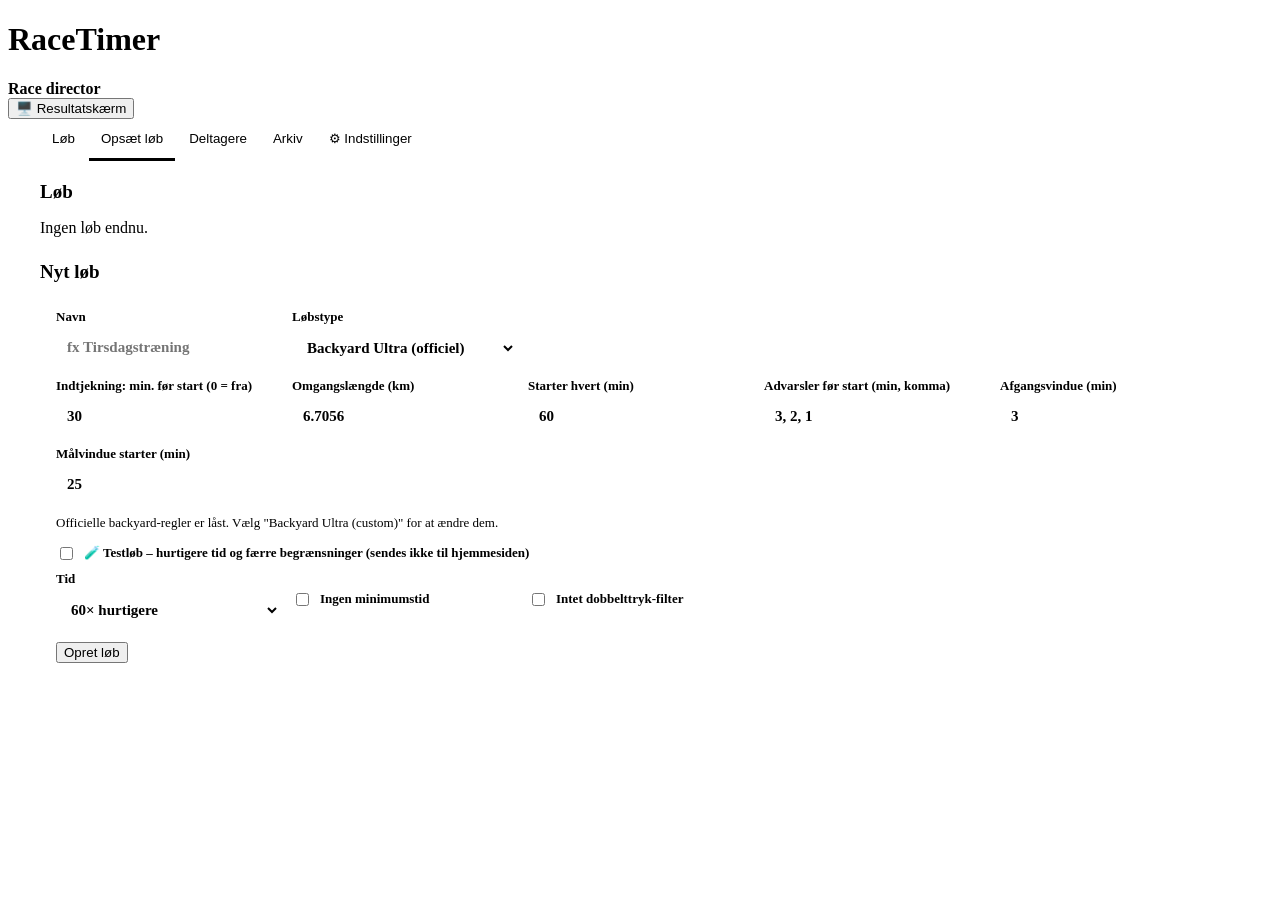
==== web/index.html @ 3760e802 "Browser-udgave: manuel tidtagning uden Pi til op til 12 løbere - web/: RD-app (lite.js, index.html) " ====
<!doctype html>
<html lang="da">
<head>
<meta charset="utf-8">
<meta name="viewport" content="width=device-width, initial-scale=1">
<title>RaceTimer – Race director</title>
<meta name="theme-color" content="#0c1b14">
<link rel="manifest" href="manifest.webmanifest">
<link rel="icon" href="static/splash/racetiming.webp">
<link rel="stylesheet" href="static/style.css">
<style>
  main { padding: 16px clamp(12px, 3vw, 32px) 80px; max-width: 1400px; margin: 0 auto; }
  nav.tabs { display: flex; flex-wrap: wrap; gap: 2px; background: var(--nav); padding: 0 clamp(12px, 3vw, 32px); }
  nav.tabs button { background: none; border: 0; border-bottom: 3px solid transparent; border-radius: 0; color: var(--muted); padding: 12px; }
  nav.tabs button.on { color: var(--text); border-bottom-color: var(--accent); }
  h2 { font-size: 19px; margin: 24px 0 10px; }
  .muted { color: var(--muted); } .small { font-size: 13px; }
  .card.pad { padding: 16px; }
  .btns { display: flex; gap: 8px; flex-wrap: wrap; }
  .grid { display: grid; grid-template-columns: repeat(auto-fill, minmax(200px, 1fr)); gap: 12px; }
  label { display: flex; flex-direction: column; gap: 5px; font-size: 13px; color: var(--muted); font-weight: 600; }
  label.chk { flex-direction: row; align-items: center; gap: 8px; }
  input, select, textarea { font: inherit; font-size: 15px; background: var(--bg); color: var(--text); border: 1px solid var(--line); border-radius: 8px; padding: 9px 11px; min-width: 0; }
  table { width: 100%; border-collapse: collapse; } th { text-align: left; color: var(--muted); font-weight: 600; padding: 8px 10px; background: var(--card-head); }
  td { padding: 8px 10px; border-top: 1px solid var(--line); }
  .pill { display: inline-block; font-size: 12px; font-weight: 700; padding: 2px 9px; border-radius: 99px; background: var(--card-head); color: var(--muted); }
  .pill.test { background: #2f6fd6; color: #fff; }
  .row-item { display: flex; justify-content: space-between; align-items: center; gap: 12px; padding: 12px 14px; border-top: 1px solid var(--line); flex-wrap: wrap; }
  .row-item:first-child { border-top: 0; }
  .rh { display: flex; justify-content: space-between; align-items: center; gap: 12px; flex-wrap: wrap; }
  .rname { font-size: 20px; font-weight: 700; }
  /* de store felter: ét pr. løber – tryk = passage */
  #tiles { display: grid; grid-template-columns: repeat(auto-fill, minmax(min(100%, 230px), 1fr)); gap: 12px; margin-top: 14px; }
  .tile { position: relative; }
  .tile .tap { width: 100%; min-height: 150px; display: flex; flex-direction: column; align-items: flex-start; gap: 4px; padding: 14px 16px; text-align: left;
    background: var(--card); border: 2px solid var(--line); border-radius: 16px; color: var(--text); touch-action: manipulation; transition: transform .06s, border-color .2s; }
  .tile .tap:active { transform: scale(.97); }
  .tile .tbib { font-size: 15px; font-weight: 700; color: var(--muted); }
  .tile .tname { font-size: clamp(20px, 2.2vw, 26px); font-weight: 800; line-height: 1.1; padding-right: 30px; }
  .tile .tmain { font-size: clamp(30px, 3.4vw, 42px); font-weight: 800; line-height: 1.05; margin-top: auto; }
  .tile .tmain small { font-size: .45em; color: var(--muted); font-weight: 600; }
  .tile .tsub { font-size: 13px; color: var(--muted); }
  .tile .tflash { position: absolute; left: 10px; right: 10px; bottom: 10px; padding: 6px 10px; border-radius: 10px; font-weight: 800; font-size: 15px; text-align: center; }
  .tile.ok .tap { border-color: var(--green); } .tile.ok .tflash { background: #1f9d4f; color: #fff; }
  .tile.warn .tap { border-color: var(--gold); } .tile.warn .tflash { background: #f2c14e; color: #1b1e23; }
  .tile.out .tap { opacity: .5; }
  .tile.st-winner .tap { border-color: var(--gold); }
  .tile .tmenu { position: absolute; top: 8px; right: 8px; padding: 2px 10px; font-size: 18px; line-height: 1; border-radius: 8px; background: transparent; }
  dialog { background: var(--card); color: var(--text); border: 1px solid var(--line); border-radius: 16px; padding: 18px; width: min(360px, 92vw); }
  dialog::backdrop { background: rgba(0,0,0,.6); }
  #menuBtns { display: grid; gap: 8px; margin-top: 12px; }
  #toast { position: fixed; left: 50%; bottom: 20px; transform: translateX(-50%); background: var(--card); border: 1px solid var(--line); padding: 10px 16px;
    border-radius: 12px; z-index: 50; box-shadow: 0 10px 30px rgba(0,0,0,.4); max-width: 92vw; }
  #toast.err, .err-text { color: #ff8a8a; }
  .note { background: var(--card-head); border-radius: 12px; padding: 10px 14px; font-size: 14px; color: var(--muted); }
  @media (max-width: 600px) {  /* mobil: to felter pr. række, så alle 12 løbere kan ses med lidt scroll */
    header.top { flex-wrap: wrap; row-gap: 8px; }
    #tiles { grid-template-columns: 1fr 1fr; gap: 8px; }
    .tile .tap { min-height: 112px; padding: 10px 12px; border-radius: 14px; }
    .tile .tname { font-size: 17px; padding-right: 26px; } .tile .tmain { font-size: 28px; } .tile .tsub { font-size: 11px; }
    .tile .tmenu { top: 4px; right: 4px; padding: 0 8px; }
  }
</style>
</head>
<body>
<header class="top">
  <h1 class="logo" id="brand"></h1><span class="muted" style="font-weight:600">Race director</span>
  <div class="spacer"></div>
  <button id="openScreen" title="Åbn resultatskærmen i et nyt vindue – fx på en ekstern skærm eller et TV">🖥️ Resultatskærm</button>
</header>
<nav class="tabs">
  <button data-tab="race" class="on">Løb</button>
  <button data-tab="setup">Opsæt løb</button>
  <button data-tab="people">Deltagere</button>
  <button data-tab="archive">Arkiv</button>
  <button data-tab="settings">⚙ Indstillinger</button>
</nav>
<main>
  <section class="tab" id="tab-race">
    <div class="card pad" id="raceHead"></div>
    <div id="tiles"></div>
    <p class="muted small" style="margin-top:14px">Tryk på løberens felt, hver gang løberen passerer. <b>↶ Fortryd sidste</b> fjerner det seneste tryk, og <b>⋯</b> giver manuel tid og RTC/DNS/DSQ.</p>
  </section>

  <section class="tab" id="tab-setup" hidden>
    <h2 style="margin-top:4px">Løb</h2>
    <div class="card" id="raceList"></div>
    <h2>Nyt løb</h2>
    <form class="card pad" id="newRace">
      <div class="grid">
        <label>Navn<input name="name" required placeholder="fx Tirsdagstræning"></label>
        <label>Løbstype<select name="type"></select></label>
      </div>
      <div id="newCfg" style="margin-top:12px"></div>
      <label class="chk" style="margin-top:12px"><input type="checkbox" name="test"> 🧪 Testløb – hurtigere tid og færre begrænsninger (sendes ikke til hjemmesiden)</label>
      <div id="newTest" class="grid" hidden style="margin-top:8px"></div>
      <div style="margin-top:14px"><button class="primary">Opret løb</button></div>
    </form>
  </section>

  <section class="tab" id="tab-people" hidden>
    <h2 style="margin-top:4px">Deltagere i <span id="peopleRace"></span></h2>
    <div class="card" id="peopleList"></div>
    <p class="note" id="peopleFull" hidden>Browser-udgaven har plads til 12 deltagere. Brug RaceTimer på en Raspberry Pi med RFID til større løb.</p>
    <form class="card pad" id="addPerson" style="margin-top:12px">
      <div class="grid">
        <label>Startnr<input name="bib" type="number" min="1" value="1"></label>
        <label>Navn<input name="name" required></label>
        <label>Køn<select name="sex"><option value=""></option><option>Kvinde</option><option>Mand</option><option>Andet</option></select></label>
        <label>Klub<input name="club"></label>
      </div>
      <div class="grid" id="dogFields" hidden style="margin-top:12px"><label>Hund 1<input name="dog1"></label><label>Hund 2 (valgfri)<input name="dog2"></label></div>
      <div style="margin-top:12px"><button class="primary">Tilføj deltager</button></div>
    </form>
  </section>

  <section class="tab" id="tab-archive" hidden>
    <h2 style="margin-top:4px">Afsluttede og arkiverede løb</h2>
    <div class="card" id="archiveList"></div>
  </section>

  <section class="tab" id="tab-settings" hidden>
    <form id="settingsForm">
      <h2 style="margin-top:4px">Udseende</h2>
      <div class="card pad">
        <div class="grid">
          <label>Klubbens / løbets navn<input name="bname" maxlength="60"></label>
          <label>Logo (PNG/JPG/WebP)<input name="logo" type="file" accept="image/png,image/jpeg,image/webp"></label>
        </div>
        <div style="display:flex;gap:12px;align-items:center;margin-top:10px"><div id="logoPrev"></div><button type="button" id="logoDel">Fjern logo</button></div>
        <div class="grid" style="margin-top:12px">
          <label>Splash-skærm (når der ikke kører et løb)<select name="splash"><option value="builtin:racetiming">RaceTiming – trail og løber</option>
            <option value="builtin:plain">Ensfarvet med klubnavn</option><option value="upload">Eget billede</option></select></label>
          <label>Eget splash-billede<input name="splash_file" type="file" accept="image/png,image/jpeg,image/webp"></label>
        </div>
        <label style="margin-top:12px">Tekst på splash-skærmen (valgfri)<textarea name="splash_text" rows="2" maxlength="160" placeholder="Venter på næste løb"></textarea></label>
        <label class="chk" style="margin-top:10px"><input type="checkbox" name="scan_banner"> Vis stor besked på resultatskærmen ved hver registrering</label>
      </div>
      <h2>Hjemmeside</h2>
      <div class="card pad">
        <p class="muted small" style="margin-top:0">Send resultaterne til klubbens hjemmeside med den samme <code>modtag.php</code> som RaceTimer på Pi'en (nyeste version, se webhotel/LÆS-MIG.md).</p>
        <div class="grid">
          <label>Adresse til modtag.php<input name="url" placeholder="https://ditdomæne.dk/racetimer/modtag.php"></label>
          <label>Nøgle<input name="key" type="password" autocomplete="off"></label>
          <label>Send automatisk<select name="interval"><option value="0">Kun manuelt</option><option value="30">Hvert 30. sek</option><option value="60">Hvert minut</option><option value="300">Hvert 5. minut</option></select></label>
        </div>
        <label class="chk" style="margin-top:10px"><input type="checkbox" name="on_finish"> Send de endelige resultater, når løbet afsluttes</label>
        <div class="btns" style="margin-top:10px;align-items:center"><button type="button" id="sendNow">Send nu</button><span id="syncStatus" class="small"></span></div>
      </div>
      <div style="margin-top:14px"><button class="primary">Gem indstillinger</button></div>
    </form>
    <h2>Sikkerhedskopi</h2>
    <div class="card pad">
      <p class="muted small" style="margin-top:0">Alt gemmes kun i <b>denne browser på denne enhed</b>. Ryd ikke browserdata midt i et løb, og tag gerne en sikkerhedskopi før og efter.</p>
      <p class="small" id="storageInfo"></p>
      <div class="btns"><button id="exportBtn">⬇ Gem sikkerhedskopi</button><label class="btn" style="flex-direction:row;cursor:pointer">⬆ Indlæs sikkerhedskopi<input id="importFile" type="file" accept="application/json" hidden></label>
        <button class="danger" id="wipeBtn">Slet alt i browseren</button></div>
    </div>
    <p class="muted small" style="margin-top:20px">RaceTimer browser-udgave · til små løb uden Raspberry Pi og RFID · <a href="https://github.com/peterskotte/racetimer" target="_blank" rel="noopener">github.com/peterskotte/racetimer</a></p>
  </section>
</main>
<dialog id="menu"><b id="menuTitle"></b><div id="menuBtns"></div></dialog>
<div id="toast" hidden></div>
<script type="module" src="lite.js"></script>
<script>if ("serviceWorker" in navigator) navigator.serviceWorker.register("sw.js").catch(() => {});</script>
</body>
</html>
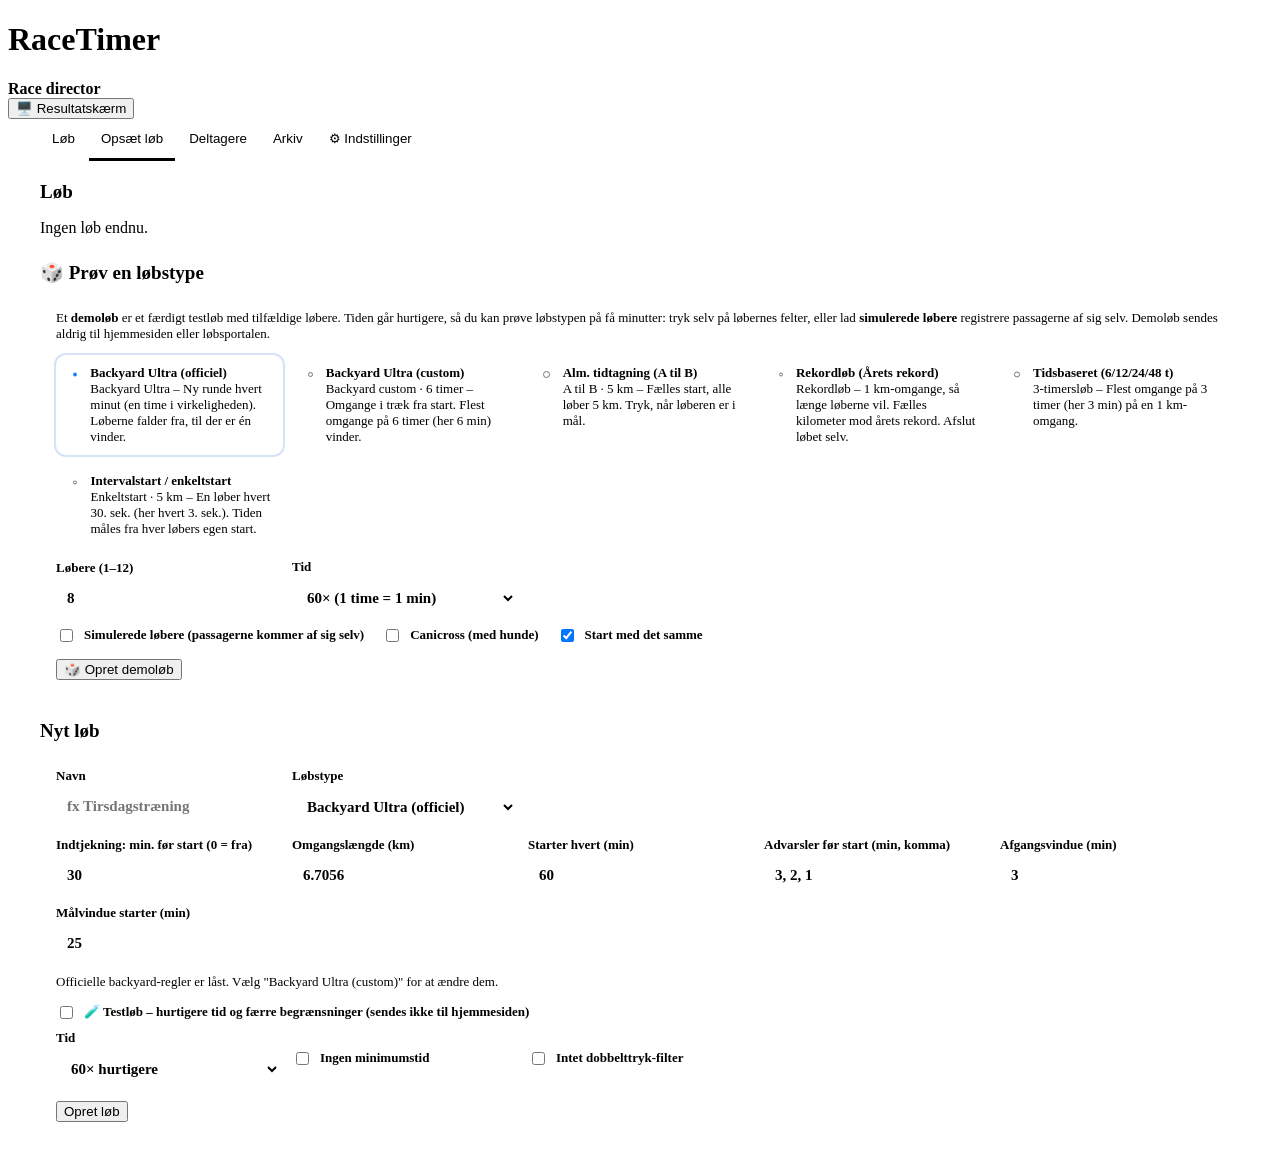
==== commit 1e4e317b: "Demoløb i browser-udgaven, og browser-udgaven på løbsportalen - Opsæt løb → Prøv en løbstype: alle l" ====
--- a/web/index.html
+++ b/web/index.html
@@ -9,7 +9,7 @@
 <link rel="icon" href="static/splash/racetiming.webp">
 <link rel="stylesheet" href="static/style.css">
 <style>
-  main { padding: 16px clamp(12px, 3vw, 32px) 80px; max-width: 1400px; margin: 0 auto; }
+  main { padding: 16px clamp(12px, 3vw, 32px) 24px; max-width: 1400px; margin: 0 auto; }
   nav.tabs { display: flex; flex-wrap: wrap; gap: 2px; background: var(--nav); padding: 0 clamp(12px, 3vw, 32px); }
   nav.tabs button { background: none; border: 0; border-bottom: 3px solid transparent; border-radius: 0; color: var(--muted); padding: 12px; }
   nav.tabs button.on { color: var(--text); border-bottom-color: var(--accent); }
@@ -25,27 +25,36 @@
   td { padding: 8px 10px; border-top: 1px solid var(--line); }
   .pill { display: inline-block; font-size: 12px; font-weight: 700; padding: 2px 9px; border-radius: 99px; background: var(--card-head); color: var(--muted); }
   .pill.test { background: #2f6fd6; color: #fff; }
+  .demo-types { display: grid; grid-template-columns: repeat(auto-fill, minmax(220px, 1fr)); gap: 8px; }
+  .demo-types label { flex-direction: row; gap: 10px; align-items: flex-start; border: 1px solid var(--line); border-radius: 10px; padding: 10px 12px; cursor: pointer; font-weight: 400; }
+  .demo-types label:has(input:checked) { border-color: #2f6fd6; box-shadow: 0 0 0 2px #2f6fd633; }
+  .demo-types input { margin-top: 3px; }
+  .demo-types b { display: block; }
+  .linkbtn { background: none; border: 0; padding: 0; color: var(--accent); text-decoration: underline; cursor: pointer; font: inherit; }
   .row-item { display: flex; justify-content: space-between; align-items: center; gap: 12px; padding: 12px 14px; border-top: 1px solid var(--line); flex-wrap: wrap; }
   .row-item:first-child { border-top: 0; }
   .rh { display: flex; justify-content: space-between; align-items: center; gap: 12px; flex-wrap: wrap; }
   .rname { font-size: 20px; font-weight: 700; }
   /* de store felter: ét pr. løber – tryk = passage */
-  #tiles { display: grid; grid-template-columns: repeat(auto-fill, minmax(min(100%, 230px), 1fr)); gap: 12px; margin-top: 14px; }
-  .tile { position: relative; }
-  .tile .tap { width: 100%; min-height: 150px; display: flex; flex-direction: column; align-items: flex-start; gap: 4px; padding: 14px 16px; text-align: left;
+  /* felterne fylder skærmen: antal kolonner og højde beregnes ud fra antal løbere (--th = højde, --tw = bredde) */
+  #tiles { display: grid; grid-template-columns: repeat(auto-fill, minmax(min(100%, 230px), 1fr)); gap: 12px; margin-top: 14px; --th: 150px; --tw: 240px; }
+  .tile { position: relative; min-width: 0; }
+  .tile .tap { width: 100%; height: 100%; min-height: 0; display: flex; flex-direction: column; align-items: flex-start; gap: 4px; padding: 14px 16px; text-align: left;
     background: var(--card); border: 2px solid var(--line); border-radius: 16px; color: var(--text); touch-action: manipulation; transition: transform .06s, border-color .2s; }
   .tile .tap:active { transform: scale(.97); }
-  .tile .tbib { font-size: 15px; font-weight: 700; color: var(--muted); }
-  .tile .tname { font-size: clamp(20px, 2.2vw, 26px); font-weight: 800; line-height: 1.1; padding-right: 30px; }
-  .tile .tmain { font-size: clamp(30px, 3.4vw, 42px); font-weight: 800; line-height: 1.05; margin-top: auto; }
+  .tile .tap > span { flex-shrink: 0; max-width: 100%; }  /* linjerne må aldrig presses sammen, hvis feltet er lavt */
+  .tile .tbib { font-size: max(13px, min(calc(var(--th) * .09), calc(var(--tw) * .07))); font-weight: 700; color: var(--muted); }
+  .tile .tname { font-size: max(16px, min(calc(var(--th) * .15), calc(var(--tw) * .11), 64px)); font-weight: 800; line-height: 1.1;
+    overflow: hidden; display: -webkit-box; -webkit-line-clamp: 2; -webkit-box-orient: vertical; overflow-wrap: anywhere; }
+  .tile .tmain { font-size: max(26px, min(calc(var(--th) * .3), calc(var(--tw) * .2), 140px)); font-weight: 800; line-height: 1.05; margin-top: auto; }
   .tile .tmain small { font-size: .45em; color: var(--muted); font-weight: 600; }
-  .tile .tsub { font-size: 13px; color: var(--muted); }
+  .tile .tsub { font-size: max(11px, min(calc(var(--th) * .08), 18px)); color: var(--muted); padding-right: 34px; }
   .tile .tflash { position: absolute; left: 10px; right: 10px; bottom: 10px; padding: 6px 10px; border-radius: 10px; font-weight: 800; font-size: 15px; text-align: center; }
   .tile.ok .tap { border-color: var(--green); } .tile.ok .tflash { background: #1f9d4f; color: #fff; }
   .tile.warn .tap { border-color: var(--gold); } .tile.warn .tflash { background: #f2c14e; color: #1b1e23; }
   .tile.out .tap { opacity: .5; }
   .tile.st-winner .tap { border-color: var(--gold); }
-  .tile .tmenu { position: absolute; top: 8px; right: 8px; padding: 2px 10px; font-size: 18px; line-height: 1; border-radius: 8px; background: transparent; }
+  .tile .tmenu { position: absolute; bottom: 8px; right: 8px; padding: 2px 10px; font-size: 18px; line-height: 1; border-radius: 8px; background: transparent; }
   dialog { background: var(--card); color: var(--text); border: 1px solid var(--line); border-radius: 16px; padding: 18px; width: min(360px, 92vw); }
   dialog::backdrop { background: rgba(0,0,0,.6); }
   #menuBtns { display: grid; gap: 8px; margin-top: 12px; }
@@ -55,10 +64,9 @@
   .note { background: var(--card-head); border-radius: 12px; padding: 10px 14px; font-size: 14px; color: var(--muted); }
   @media (max-width: 600px) {  /* mobil: to felter pr. række, så alle 12 løbere kan ses med lidt scroll */
     header.top { flex-wrap: wrap; row-gap: 8px; }
-    #tiles { grid-template-columns: 1fr 1fr; gap: 8px; }
-    .tile .tap { min-height: 112px; padding: 10px 12px; border-radius: 14px; }
-    .tile .tname { font-size: 17px; padding-right: 26px; } .tile .tmain { font-size: 28px; } .tile .tsub { font-size: 11px; }
-    .tile .tmenu { top: 4px; right: 4px; padding: 0 8px; }
+    #tiles { gap: 8px; }
+    .tile .tap { padding: 10px 12px; border-radius: 14px; }
+    .tile .tmenu { bottom: 4px; right: 4px; padding: 0 8px; }
   }
 </style>
 </head>
@@ -79,12 +87,30 @@
   <section class="tab" id="tab-race">
     <div class="card pad" id="raceHead"></div>
     <div id="tiles"></div>
-    <p class="muted small" style="margin-top:14px">Tryk på løberens felt, hver gang løberen passerer. <b>↶ Fortryd sidste</b> fjerner det seneste tryk, og <b>⋯</b> giver manuel tid og RTC/DNS/DSQ.</p>
+    <p class="muted small" id="tapHelp" style="margin:12px 0 0">Tryk på løberens felt, hver gang løberen passerer. <b>↶ Fortryd sidste</b> fjerner det seneste tryk, og <b>⋯</b> giver manuel tid og RTC/DNS/DSQ.</p>
   </section>
 
   <section class="tab" id="tab-setup" hidden>
     <h2 style="margin-top:4px">Løb</h2>
     <div class="card" id="raceList"></div>
+    <h2>🎲 Prøv en løbstype</h2>
+    <form class="card pad" id="demoForm">
+      <p class="muted small" style="margin-top:0">Et <b>demoløb</b> er et færdigt testløb med tilfældige løbere. Tiden går hurtigere, så du kan prøve
+        løbstypen på få minutter: tryk selv på løbernes felter, eller lad <b>simulerede løbere</b> registrere passagerne af sig selv.
+        Demoløb sendes aldrig til hjemmesiden eller løbsportalen.</p>
+      <div class="demo-types" id="demoTypes"></div>
+      <div class="grid" style="margin-top:12px;align-items:end">
+        <label>Løbere (1–12)<input name="n" type="number" min="1" max="12"></label>
+        <label>Tid<select name="speed"></select></label>
+      </div>
+      <div style="display:flex;flex-wrap:wrap;gap:6px 18px;margin-top:10px">
+        <label class="chk"><input type="checkbox" name="sim"> Simulerede løbere (passagerne kommer af sig selv)</label>
+        <label class="chk" id="demoDogs"><input type="checkbox" name="canicross"> Canicross (med hunde)</label>
+        <label class="chk"><input type="checkbox" name="start" checked> Start med det samme</label>
+      </div>
+      <div style="margin-top:14px;display:flex;gap:12px;align-items:center;flex-wrap:wrap"><button class="primary">🎲 Opret demoløb</button>
+        <span class="muted small" id="demoMore"></span></div>
+    </form>
     <h2>Nyt løb</h2>
     <form class="card pad" id="newRace">
       <div class="grid">
@@ -100,6 +126,13 @@
 
   <section class="tab" id="tab-people" hidden>
     <h2 style="margin-top:4px">Deltagere i <span id="peopleRace"></span></h2>
+    <div class="card pad" id="countBox" style="margin-bottom:12px">
+      <div class="row" style="display:flex;gap:12px;align-items:end;flex-wrap:wrap">
+        <label>Antal løbere (felter)<select id="runnerCount"></select></label>
+        <button type="button" class="primary" id="setCount">Lav felterne</button>
+      </div>
+      <p class="muted small" style="margin:8px 0 0">Vælg 1–12. Felterne får navnene Løber 1, Løber 2 … – ret navne og startnumre herunder, eller lad dem stå. Felterne bliver større, jo færre løbere der er.</p>
+    </div>
     <div class="card" id="peopleList"></div>
     <p class="note" id="peopleFull" hidden>Browser-udgaven har plads til 12 deltagere. Brug RaceTimer på en Raspberry Pi med RFID til større løb.</p>
     <form class="card pad" id="addPerson" style="margin-top:12px">
@@ -149,6 +182,8 @@
       </div>
       <div style="margin-top:14px"><button class="primary">Gem indstillinger</button></div>
     </form>
+    <h2>🌍 Løbsportal</h2>
+    <div class="card pad" id="portalBox"></div>
     <h2>Sikkerhedskopi</h2>
     <div class="card pad">
       <p class="muted small" style="margin-top:0">Alt gemmes kun i <b>denne browser på denne enhed</b>. Ryd ikke browserdata midt i et løb, og tag gerne en sikkerhedskopi før og efter.</p>
